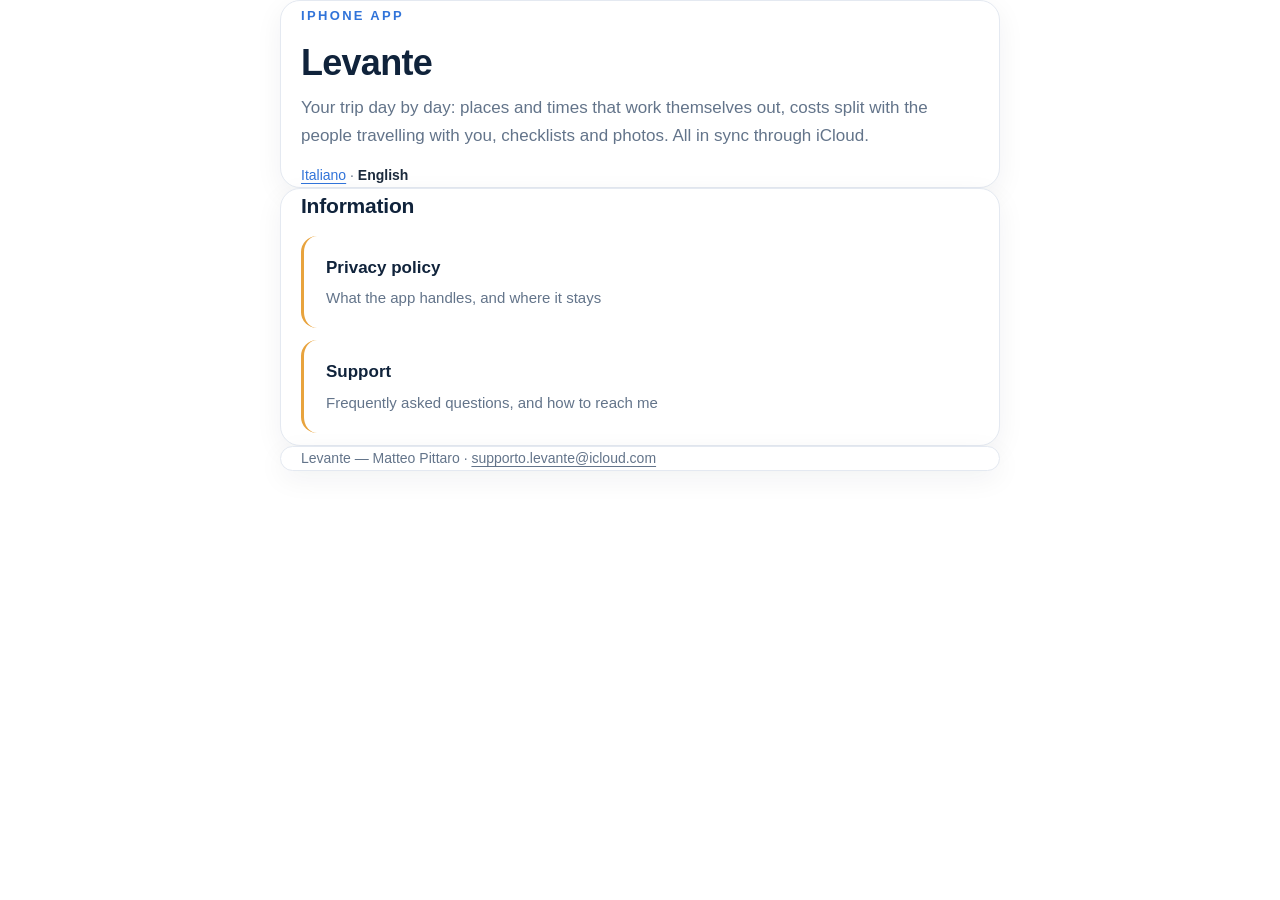
==== en/index.html @ 38e6555f "Il sito in inglese, e le domande che mancavano Rilette per intero anche le altre due pagine, come la" ====
<!DOCTYPE html>
<html lang="en">
<head>
<meta charset="UTF-8">
<meta name="viewport" content="width=device-width, initial-scale=1">
<title>Levante</title>
<meta name="theme-color" content="#ffffff">
<link rel="icon" href="../icona.png">
<link rel="apple-touch-icon" href="../icona.png">
<link rel="stylesheet" href="../stile.css">
</head>
<body>

<header class="vetro wrap">
  <div>
    <span class="app">iPhone app</span>
    <h1>Levante</h1>
    <p>Your trip day by day: places and times that work themselves out, costs split with the people travelling with you, checklists and photos. All in sync through iCloud.</p>
    <p class="lingue"><a href="../index.html">Italiano</a> · <strong>English</strong></p>
  </div>
</header>

<main class="vetro wrap">
  <h2>Information</h2>
  <ul class="link-elenco">
    <li>
      <a href="privacy.html">Privacy policy
        <span>What the app handles, and where it stays</span>
      </a>
    </li>
    <li>
      <a href="support.html">Support
        <span>Frequently asked questions, and how to reach me</span>
      </a>
    </li>
  </ul>
</main>

<footer class="vetro wrap">
  <p>Levante — Matteo Pittaro · <a href="mailto:supporto.levante@icloud.com">supporto.levante@icloud.com</a></p>
</footer>

</body>
</html>
---- stile.css ----
/*
   Stile condiviso delle tre pagine di Levante.

   Prima ogni pagina portava il proprio blocco <style>, con la stessa palette
   ricopiata tre volte: bastava correggere un colore in una sola per farle
   divergere. Qui sta in un posto solo.

   Pagina bianca, non vetro — 24/08/2026, richiesta del committente: il vetro
   dell'app (con le macchie di colore sfocate dietro, necessarie perché
   `backdrop-filter` da solo su un fondo piatto non fa nulla) qui distraeva da
   testi che sono soprattutto legali/di supporto, fatti per essere letti in
   fretta e con contrasto alto, non ammirati. Restano i riquadri (bordo,
   ombra morbida, raggio) — è la superficie a essere opaca invece che
   traslucida, non la struttura a sparire. Un tentativo di togliere anche i
   riquadri, lo stesso giorno, è stato scartato ("è brutta"): più spazio fra
   intestazione e contenuto bastava, non serviva cambiare tutto.
*/

:root {
  /* Stessi blu e turchese delle categorie predefinite dell'app. */
  --mare: #3073d9;
  --profondo: #10233b;
  --alba: #e8a33d;
  --testo: #1c2b3d;
  --tenue: #63748a;
  --fondo: #ffffff;
  --vetro: #ffffff;
  --vetro-bordo: #e4e9f1;
  --raggio: 20px;
}

* { box-sizing: border-box; }

body {
  margin: 0;
  min-height: 100vh;
  background: var(--fondo);
  color: var(--testo);
  font: 400 17px/1.65 -apple-system, BlinkMacSystemFont, "Segoe UI", Roboto, sans-serif;
  -webkit-font-smoothing: antialiased;
}

.wrap { max-width: 720px; margin: 0 auto; padding: 0 20px; }

/* La superficie delle sezioni: bianca e opaca, non più vetro. */
.vetro {
  background: var(--vetro);
  border: 1px solid var(--vetro-bordo);
  border-radius: var(--raggio);
  box-shadow: 0 8px 28px rgba(16, 35, 59, 0.06);
}

header {
  margin: 24px auto 40px;
  padding: 28px 32px 30px;
}
header .app {
  display: inline-block;
  margin-bottom: 16px;
  font-size: 13px;
  letter-spacing: 0.18em;
  text-transform: uppercase;
  color: var(--mare);
  font-weight: 700;
}
header h1 {
  margin: 0 0 10px;
  font-size: 36px;
  line-height: 1.15;
  font-weight: 700;
  letter-spacing: -0.02em;
  color: var(--profondo);
}
header p { margin: 0; color: var(--tenue); }

main { margin: 0 auto 40px; padding: 32px; }

h2 {
  margin: 32px 0 12px;
  font-size: 21px;
  font-weight: 700;
  letter-spacing: -0.01em;
  color: var(--profondo);
}
h2:first-of-type { margin-top: 0; }
h3 { margin: 22px 0 6px; font-size: 17px; font-weight: 650; color: var(--profondo); }
p { margin: 0 0 14px; }
ul { margin: 0 0 16px; padding-left: 22px; }
li { margin-bottom: 8px; }

a { color: var(--mare); text-underline-offset: 3px; }
a:focus-visible { outline: 2px solid var(--alba); outline-offset: 3px; border-radius: 4px; }

/* Blocchi in evidenza: il riquadro "In breve" della privacy e quello dei
   contatti nel supporto. Un secondo strato di vetro sopra il primo diventerebbe
   opaco, quindi qui si usa il colore d'accento a bassa opacità e non `.vetro`. */
.rilievo,
.contatto {
  margin: 0 0 26px;
  padding: 20px 22px;
  border-radius: 16px;
  border-left: 3px solid var(--mare);
  background: rgba(48, 115, 217, 0.08);
}
.contatto p:last-child { margin-bottom: 0; }
.mail { font-size: 19px; font-weight: 600; }

.faq h3:first-child { margin-top: 0; }

.link-elenco { list-style: none; margin: 0; padding: 0; }
.link-elenco li { margin-bottom: 12px; }
.link-elenco a {
  display: block;
  padding: 18px 22px;
  border-radius: 16px;
  border-left: 3px solid var(--alba);
  background: rgba(255, 255, 255, 0.5);
  text-decoration: none;
  color: var(--profondo);
  font-weight: 650;
  transition: background 0.2s ease;
}
.link-elenco a:hover { background: rgba(255, 255, 255, 0.8); }
.link-elenco span {
  display: block;
  margin-top: 4px;
  font-weight: 400;
  font-size: 15px;
  color: var(--tenue);
}

footer {
  margin: 0 auto 48px;
  padding: 22px 32px;
  font-size: 14px;
  color: var(--tenue);
}
footer p { margin: 0; }
footer a { color: var(--tenue); }

@media (max-width: 560px) {
  body { font-size: 16px; }
  header { margin-top: 24px; padding: 30px 22px 26px; }
  header h1 { font-size: 29px; }
  main { padding: 24px 22px; }
  .wrap { padding: 0 14px; }
}

/* Il selettore di lingua, sotto l'intestazione — 17/09/2026: due parole e non una bandiera, che
   direbbe il paese invece della lingua (e l'inglese non è di un paese solo). */
.lingue {
  margin-top: 14px;
  font-size: 14px;
  color: var(--tenue);
}
.lingue strong { color: var(--testo); }
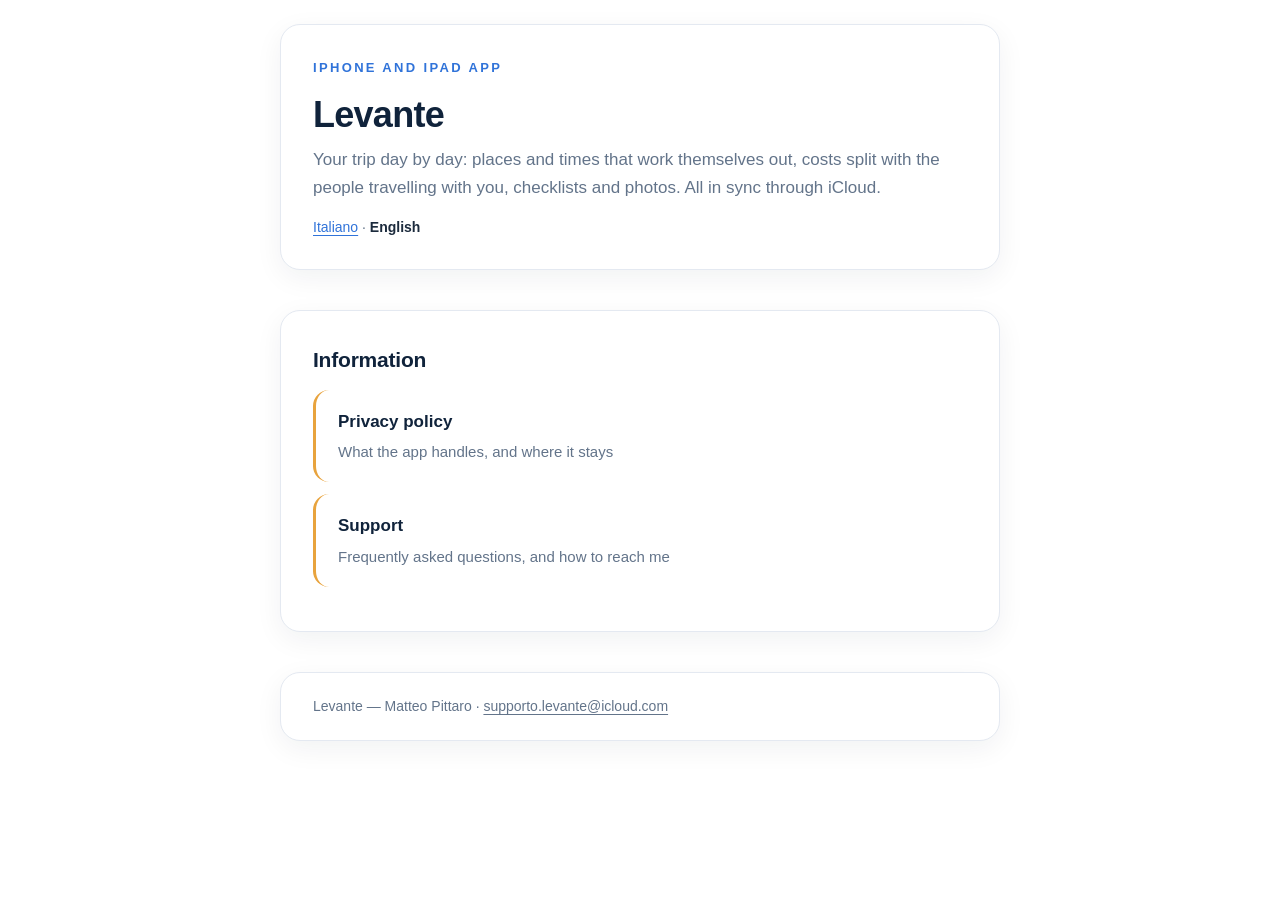
==== commit 5bfb6947: "Il sito dice iPhone e iPad L'app ora gira anche su iPad (pannello sopra la mappa): «App per iPhone»," ====
--- a/en/index.html
+++ b/en/index.html
@@ -13,7 +13,7 @@
 
 <header class="vetro wrap">
   <div>
-    <span class="app">iPhone app</span>
+    <span class="app">iPhone and iPad app</span>
     <h1>Levante</h1>
     <p>Your trip day by day: places and times that work themselves out, costs split with the people travelling with you, checklists and photos. All in sync through iCloud.</p>
     <p class="lingue"><a href="../index.html">Italiano</a> · <strong>English</strong></p>
--- a/stile.css
+++ b/stile.css
@@ -50,7 +50,9 @@
   box-shadow: 0 8px 28px rgba(16, 35, 59, 0.06);
 }
 
-header {
+/* `header.wrap`, non `header`: le sezioni hanno anche la classe `.wrap`, che come classe pesa
+   più di un elemento e ne azzerava spazi interni e margini verticali (3/10/2026). */
+header.wrap {
   margin: 24px auto 40px;
   padding: 28px 32px 30px;
 }
@@ -73,7 +75,7 @@
 }
 header p { margin: 0; color: var(--tenue); }
 
-main { margin: 0 auto 40px; padding: 32px; }
+main.wrap { margin: 0 auto 40px; padding: 32px; }
 
 h2 {
   margin: 32px 0 12px;
@@ -129,7 +131,7 @@
   color: var(--tenue);
 }
 
-footer {
+footer.wrap {
   margin: 0 auto 48px;
   padding: 22px 32px;
   font-size: 14px;
@@ -140,9 +142,9 @@
 
 @media (max-width: 560px) {
   body { font-size: 16px; }
-  header { margin-top: 24px; padding: 30px 22px 26px; }
+  header.wrap { margin-top: 24px; padding: 30px 22px 26px; }
   header h1 { font-size: 29px; }
-  main { padding: 24px 22px; }
+  main.wrap { padding: 24px 22px; }
   .wrap { padding: 0 14px; }
 }
 
